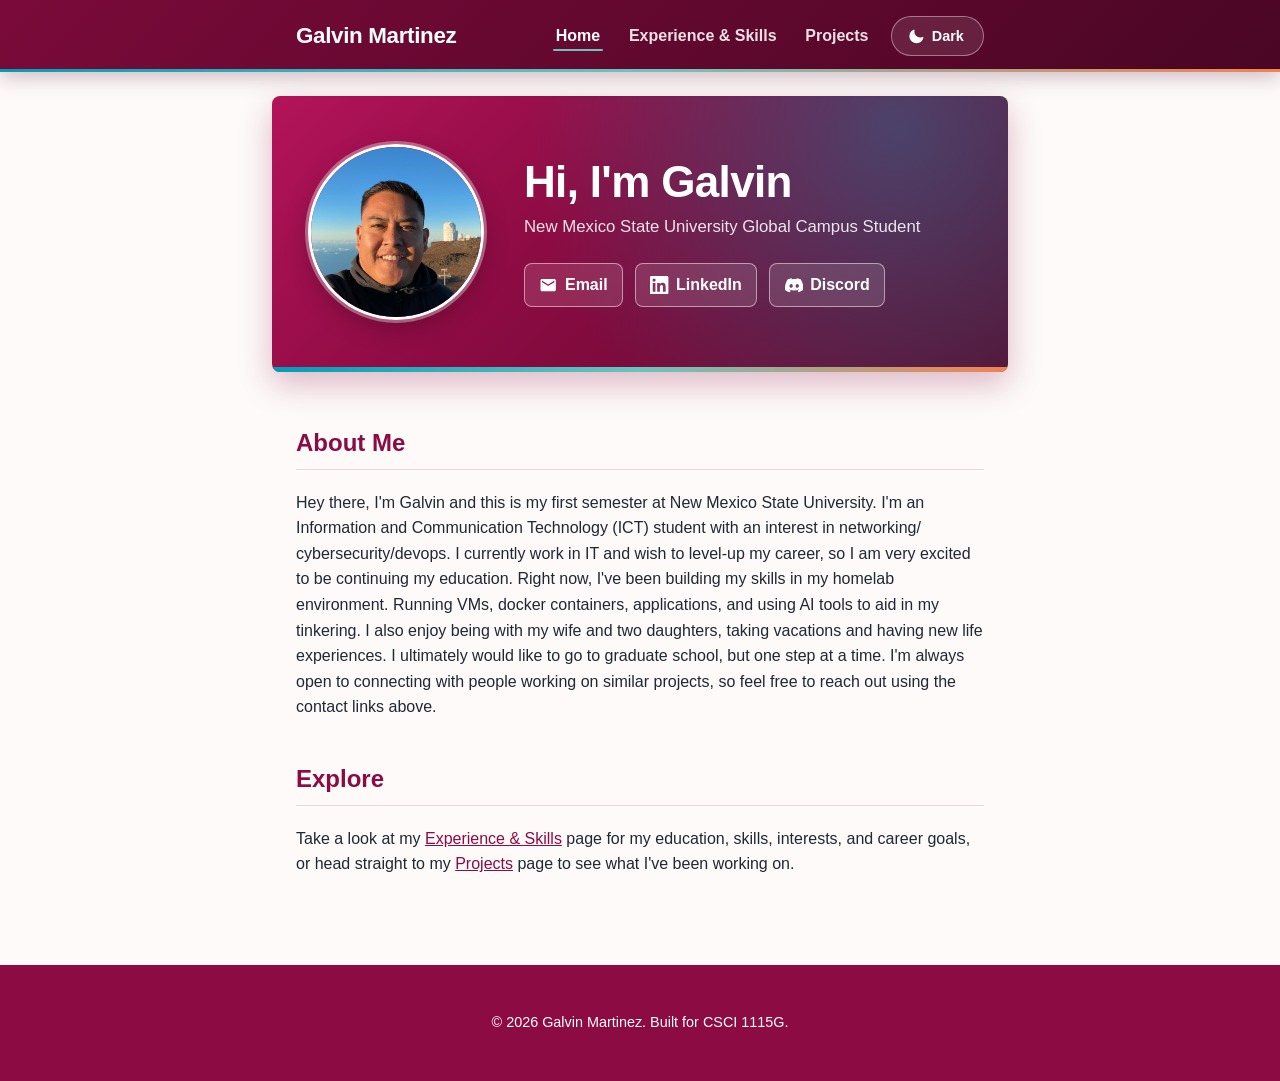
==== public/index.html @ fc94d541 "Add easter eggs" ====
<!--
                                       .:==:.        .++.
                                     =*#@@@@@#%+=::=*#@@#+
                                  =*#@@@@@#@@@@@@@@@@@@@@@%:
                                .*#@@@@@@@#*%@@@@@@@@@@*#@@@+
                              .*@@@@@@@@@@@+=#@@@@@@@@@*+#@@@*
                            .*@@@@@@@@@@@#*=%@@@@@@@@@@@%+%@@@#.
                           +#@@@@@@@@##%**%@@@@@@@@@@@@@@#**#@@#:
                          %@@@@###%%%%%##@@@@@@@@@@@@@@@@@@@##@@#
                         *@@@@@@###@@@@@@@@@@@@@@@@@@@@@@@@@@@@@@+          :+%%#%:
      :+*%##%*+:.       =@@@@@@@@@@@@@@@@@@@@@@@@@@@@@@@@@@@@@@@@#.     .=*#@@@@@@+
    .%@@#%%%%#@@@#*=.  .@@@@@@@@@@@@@@@@@@@@@@@@@@@@@@@@@@@@@@@@@@* .:+%@@@@%%#@@#.
    +@@#%##%%**+*%#@@#*#@@@@@@@@@@@@@@@@@@@@@@@@@@@@@@@@@@@@@####@@#@@@@@%**%@@@%.
    =@@@@@@@@@@##%***%#@@@##%%%***********************+++++====:+@@@##%*+*#@@@@+
     *@@@@@@@@@@@@@@#%%%%#@@@@@####%%%%******+++++++++++****%%%%%%**+*%#@@@@@*.
      +@@@@@@@@@@@@@@@@@#%%%%###@@@@@@@@@@@@@@@@@@@@@@@####%%***%%##@@@@@@@*:
       :%@@@@@@@@@@@@@###%**=%+##=+*%%####@@@@@@@@@@@@###########@@@@@@@#+.
         :*#@@@@@@@@@@*=+#@@#@@@:   .%@@##%%*****%%%%%%%*****%###@@@@#*:
           .=%#@@@@@@#:. .%@@@@%     ===+#@@##*=:::::::=++*#@@#+*@@%:
              .:+%#@@@=.  .#@@@+        :+@@@@#%+..:::=#*+%#@@*=*@@=
                   .:*#= ..:@@@+          .=:.        .+#+:===::%@@:
                      *#.:. .=%=             ..   +=   :+#*=::=:%@@.
                       #*                  ::.  +*==.  .=+%#=:==#@#.
                       +@%+*:            ::.   =@=..   .:=%@+::=@@%
                       =@%..           .:...=++***+%%****%**%%+*@@*
                      .*@%.=           ..=*****%*#*##@@@+**#@@@@@@=
==++***############%%%#@@%.%        .:=*%%###@@@@@@@@@@@#@@@@@@@@@%.
@@@@@@###@@@@##@@@@@@@@@@#.%=   .+*##@@@@@@@@#%%****++*%%%##@@@@@@@#+.
=:...   .#@@#%%%%%%%#@@%@@++#:     ..:====+%##%*+:.....:::==++%@@@@@@@%=.
         %@@#%%%%%%%#@@:*@@+=%%=            ......:::::===::::*@@@@@@@@#%*+=:.
         #@@#%%%%%%%#@@= *@@*.:%#*=.           ..     .======:#@@#%####@@@@@@@#%=.
        :@@@#%%%%%%%%@@%  =#@#= .=%#%+:               :=:::::+@@#%%%%%%%%#@@@@@@@@#*+:
        =@@@%%%%%%%%%@@@..: +#@#+. .=%##%+=:.       .:======+#@@#%%%%%%%#@@@*..=+%#@@@#*:
        *@@#%%%%%%%%%#@@+ +*:.=%@@%+.  .+%##################@@@#%%%%%%%#@@#:       :+%@@@#
        #@@#%%%%%%%%%%@@#  :*%+::+%@@#%+:...::+********%@@@@@%%%%%%%%%#@@#.           .+@@
       :@@@#%%%%%%%%%%#@@:   .=%%*=.=*%#@@##%*********%#@@@@#%%%%%%%%#@@@:              =%
       +@@@%%%%%%%%%%%#@@+      .+@%.   .:=+*##########%#@@#%%%%%%%%%@@@*               .=
       %@@#%%%%%%%%%%%%@@#        =@%       .=========:+#@@%%%%%%%%%#@@@.                =
                             Howdy. You found Pistol Pete. Go Aggies!
-->
<!DOCTYPE html>
<html lang="en">
<head>
  <meta charset="UTF-8" >
  <meta name="viewport" content="width=device-width, initial-scale=1.0" >
  <title>Galvin Martinez — Portfolio</title>
  <meta name="description" content="Professional portfolio of Galvin Martinez, a Information & Communication Tecnology (ICT) student at NMSU." >
  <link rel="icon" href="assets/favicon/favicon.ico" sizes="any" >
  <link rel="icon" type="image/png" sizes="32x32" href="assets/favicon/favicon-32x32.png" >
  <link rel="icon" type="image/png" sizes="16x16" href="assets/favicon/favicon-16x16.png" >
  <link rel="apple-touch-icon" href="assets/favicon/apple-touch-icon.png" >
  <link rel="manifest" href="assets/favicon/site.webmanifest" >
  <meta name="theme-color" content="#8c0b42" >
  <link rel="stylesheet" href="assets/style.css" >
  <script>
    /* Theme control, deliberately inline rather than an external file.

       Default is the OS preference, handled entirely in CSS via
       @media (prefers-color-scheme: dark). This script does two things:
       applies a saved override before first paint (no flash of the wrong
       theme), and wires up the toggle button.

       It lives in the page instead of assets/theme.js so the toggle cannot
       be broken by the script failing to load, being cached stale under the
       /assets/ Cache-Control rule, or being missed by a deploy. */
    (function () {
      var root = document.documentElement;
      var KEY = 'theme';

      /* localStorage throws in some privacy modes, so every access is guarded. */
      function stored() {
        try { return localStorage.getItem(KEY); } catch (e) { return null; }
      }

      var saved = stored();
      if (saved === 'light' || saved === 'dark') {
        root.setAttribute('data-theme', saved);
      }

      /* What the visitor is actually looking at right now. */
      function current() {
        var explicit = root.getAttribute('data-theme');
        if (explicit === 'dark' || explicit === 'light') { return explicit; }
        return window.matchMedia('(prefers-color-scheme: dark)').matches ? 'dark' : 'light';
      }

      function wire() {
        var button = document.querySelector('.theme-toggle');
        if (!button) { return; }

        /* Only reveal the control once we know JS can drive it. */
        button.hidden = false;

        function describe() {
          var text = 'Switch to ' + (current() === 'dark' ? 'light' : 'dark') + ' theme';
          button.setAttribute('aria-label', text);
          button.setAttribute('title', text);
        }
        describe();

        button.addEventListener('click', function () {
          var next = current() === 'dark' ? 'light' : 'dark';
          root.setAttribute('data-theme', next);
          try { localStorage.setItem(KEY, next); } catch (e) {}
          describe();
        });
      }

      if (document.readyState === 'loading') {
        document.addEventListener('DOMContentLoaded', wire);
      } else {
        wire();
      }
    })();
  </script>
</head>
<body>
  <a class="skip-link" href="#main-content">Skip to main content</a>

  <header class="site-header">
    <div class="header-inner">
      <a class="site-title" href="index.html">Galvin Martinez</a>
      <div class="header-actions">
        <nav class="main-nav" aria-label="Primary">
          <ul>
            <li><a href="index.html" aria-current="page">Home</a></li>
            <li><a href="experience.html">Experience &amp; Skills</a></li>
            <li><a href="projects.html">Projects</a></li>
          </ul>
        </nav>
        <button class="theme-toggle" type="button" hidden aria-label="Switch theme">
          <span class="theme-option theme-option--dark">
            <svg aria-hidden="true" viewBox="0 0 24 24"><path d="M21.64 13a1 1 0 0 0-1.05-.14 8.05 8.05 0 0 1-3.37.73 8.15 8.15 0 0 1-8.14-8.1 8.59 8.59 0 0 1 .25-2A1 1 0 0 0 8 2.36a10.14 10.14 0 1 0 14 11.69 1 1 0 0 0-.36-1.05z"/></svg>Dark
          </span>
          <span class="theme-option theme-option--light">
            <svg aria-hidden="true" viewBox="0 0 24 24"><path d="M12 17a5 5 0 1 1 0-10 5 5 0 0 1 0 10zm0-13a1 1 0 0 1-1-1V1a1 1 0 0 1 2 0v2a1 1 0 0 1-1 1zm0 20a1 1 0 0 1-1-1v-2a1 1 0 0 1 2 0v2a1 1 0 0 1-1 1zM4.22 5.64a1 1 0 0 1-.71-.29L2.09 3.93a1 1 0 0 1 1.42-1.42l1.41 1.42a1 1 0 0 1 0 1.41 1 1 0 0 1-.7.3zm15.56 15.56a1 1 0 0 1-.71-.29l-1.41-1.42a1 1 0 0 1 1.41-1.41l1.42 1.41a1 1 0 0 1 0 1.42 1 1 0 0 1-.71.29zM3 13H1a1 1 0 0 1 0-2h2a1 1 0 0 1 0 2zm20 0h-2a1 1 0 0 1 0-2h2a1 1 0 0 1 0 2zM2.81 21.2a1 1 0 0 1-.71-1.71l1.42-1.41a1 1 0 0 1 1.41 1.41L3.51 20.9a1 1 0 0 1-.7.3zm18.38-15.56a1 1 0 0 1-.71-1.71l1.42-1.42a1 1 0 1 1 1.41 1.42l-1.41 1.42a1 1 0 0 1-.71.29z"/></svg>Light
          </span>
        </button>
      </div>
    </div>
  </header>

  <section class="hero-banner">
    <div class="hero-banner-inner">
      <img class="avatar" src="assets/avatar.jpg"
           alt="Pic of me" >
      <div class="hero-text">
        <h1>Hi, I'm Galvin</h1>
        <p class="tagline">New Mexico State University Global Campus Student</p>
        <nav class="contact-nav" aria-label="Contact and profile links">
          <ul class="contact-list">
          <li>
            <a href="mailto:galmartinez@nmsu.edu">
              <svg class="icon" aria-hidden="true" viewBox="0 0 24 24"><path d="M20 4H4c-1.1 0-1.99.9-1.99 2L2 18c0 1.1.9 2 2 2h16c1.1 0 2-.9 2-2V6c0-1.1-.9-2-2-2zm0 4l-8 5-8-5V6l8 5 8-5v2z"/></svg>
              Email
            </a>
          </li>
          <li>
            <a href="https://www.linkedin.com/in/galvin-martinez-859045140/" target="_blank" rel="noopener">
              <svg class="icon" aria-hidden="true" viewBox="0 0 24 24"><path d="M20.447 20.452h-3.554v-5.569c0-1.328-.027-3.037-1.852-3.037-1.853 0-2.136 1.445-2.136 2.939v5.667H9.351V9h3.414v1.561h.046c.477-.9 1.637-1.85 3.37-1.85 3.601 0 4.267 2.37 4.267 5.455v6.286zM5.337 7.433a2.062 2.062 0 0 1-2.063-2.065 2.064 2.064 0 1 1 2.063 2.065zm1.782 13.019H3.555V9h3.564v11.452zM22.225 0H1.771C.792 0 0 .774 0 1.729v20.542C0 23.227.792 24 1.771 24h20.451C23.2 24 24 23.227 24 22.271V1.729C24 .774 23.2 0 22.222 0h.003z"/></svg>
              LinkedIn
            </a>
          </li>
          <li>
            <a href="https://discord.com/users/756752287921340499" target="_blank" rel="noopener">
              <svg class="icon" aria-hidden="true" viewBox="0 0 24 24"><path d="M20.317 4.3698a19.7913 19.7913 0 0 0-4.8851-1.5152.0741.0741 0 0 0-.0785.0371c-.211.3753-.4447.8648-.6083 1.2495-1.8447-.2762-3.68-.2762-5.4868 0-.1636-.3933-.4058-.8742-.6177-1.2495a.077.077 0 0 0-.0785-.037 19.7363 19.7363 0 0 0-4.8852 1.515.0699.0699 0 0 0-.0321.0277C.5334 9.0458-.319 13.5799.0992 18.0578a.0824.0824 0 0 0 .0312.0561c2.0528 1.5076 4.0413 2.4228 5.9929 3.0294a.0777.0777 0 0 0 .0842-.0276c.4616-.6304.8731-1.2952 1.226-1.9942a.076.076 0 0 0-.0416-.1057c-.6528-.2476-1.2743-.5495-1.8722-.8923a.077.077 0 0 1-.0076-.1277c.1258-.0943.2517-.1923.3718-.2914a.0743.0743 0 0 1 .0776-.0105c3.9278 1.7933 8.18 1.7933 12.0614 0a.0739.0739 0 0 1 .0785.0095c.1202.099.246.198.3728.2924a.077.077 0 0 1-.0066.1276 12.2986 12.2986 0 0 1-1.873.8914.0766.0766 0 0 0-.0407.1067c.3604.698.7719 1.3628 1.225 1.9932a.076.076 0 0 0 .0842.0286c1.961-.6067 3.9495-1.5219 6.0023-3.0294a.077.077 0 0 0 .0313-.0552c.5004-5.177-.8382-9.6739-3.5485-13.6604a.061.061 0 0 0-.0312-.0286zM8.02 15.3312c-1.1825 0-2.1569-1.0857-2.1569-2.419 0-1.3332.9555-2.4189 2.157-2.4189 1.2108 0 2.1757 1.0952 2.1568 2.419 0 1.3332-.9555 2.4189-2.1569 2.4189zm7.9748 0c-1.1825 0-2.1569-1.0857-2.1569-2.419 0-1.3332.9554-2.4189 2.1569-2.4189 1.2108 0 2.1757 1.0952 2.1568 2.419 0 1.3332-.946 2.4189-2.1568 2.4189z"/></svg>
              Discord
            </a>
          </li>
          </ul>
        </nav>
      </div>
    </div>
  </section>

  <main id="main-content">

    <section aria-labelledby="about-heading">
      <h2 id="about-heading">About Me</h2>
      <p>
        Hey there, I'm Galvin and this is my first semester at New Mexico State University.
        I'm an Information and Communication Technology (ICT) student with an interest in networking/
        cybersecurity/devops. I currently work in IT and wish to level-up my career, so I am very excited
        to be continuing my education. Right now, I've been building my skills in my homelab environment.
        Running VMs, docker containers, applications, and using AI tools to aid in my tinkering. I also
        enjoy being with my wife and two daughters, taking vacations and having new life experiences. I
        ultimately would like to go to graduate school, but one step at a time. I'm always open to connecting
        with people working on similar projects, so feel free to reach out using the contact links above.
      </p>
    </section>

    <section aria-labelledby="explore-heading">
      <h2 id="explore-heading">Explore</h2>
      <p>
        Take a look at my <a href="experience.html">Experience &amp; Skills</a> page for my education,
        skills, interests, and career goals, or head straight to my <a href="projects.html">Projects</a>
        page to see what I've been working on.
      </p>
    </section>
  </main>

  <footer class="site-footer">
    <p>&copy; <span id="year">2026</span> Galvin Martinez. Built for CSCI 1115G.</p>
  </footer>
  <script src="assets/egg.js" defer></script>
</body>
</html>
---- public/assets/style.css ----
/* ==========================================================================
   nmsu-website — shared stylesheet
   Palette: NMSU brand colors (Core: Aggie Crimson, White Sands;
   Expanded: Azure Sky, Desert Monsoon, Sagebrush Mint, Mesilla Valley
   Sunset, Organ Mountain, Desert Sand).

   Accessibility notes:
   - Aggie Crimson on White Sands (and reversed) measures ~9.4:1 — used for
     all brand text, links, and buttons.
   - Desert Monsoon on white measures ~5.1:1 — used for muted/secondary text.
   - The Expanded Palette colors are far too light on their own for text
     (Azure Sky is only ~3.2:1, the rest lower), so they only ever appear as
     accent bars, tag borders, the hero's bottom stripe / corner glow, or
     ~14% tints behind dark text (that combination measures 12–14:1, still
     checked, never assumed).
   - The hero gradient's lightest stop (#b3145a) measures ~6.6:1 against
     white, so hero text clears AA everywhere along the sweep.
   - Focus states are never removed, only restyled.
   - Layout uses relative units so text reflows/zooms cleanly.
   ========================================================================== */

:root {
  /* NMSU Core Palette — raw brand values, identical in both themes */
  --color-crimson: #8c0b42;       /* Aggie Crimson */
  --color-crimson-dark: #6d0933;  /* darkened for hover/pressed states */
  --color-white-sands: #ffffff;

  /* NMSU Expanded Palette — decorative accents only, never small text */
  --color-azure: #009db8;         /* Azure Sky */
  --color-monsoon: #6d6e71;       /* Desert Monsoon */
  --color-mint: #6cc3bc;          /* Sagebrush Mint */
  --color-sunset: #f2824f;        /* Mesilla Valley Sunset */
  --color-organ: #b6a5ad;         /* Organ Mountain */
  --color-sand: #d7c9c4;          /* Desert Sand */

  /* ---- Theme-dependent semantic tokens (light) ---- */
  /* Tells the browser to paint scrollbars/form controls to match. */
  color-scheme: light;
  --color-bg: #fdfaf9;            /* near-white, warmed very slightly by Desert Sand */
  --color-surface: #ffffff;
  --color-text: #1f2933;
  --color-muted: var(--color-monsoon);
  --color-border: #e7dcd8;        /* pale Desert Sand, decorative dividers only */

  /* Crimson as FOREGROUND — headings, links, borders sitting on --color-bg.
     Must lighten in dark mode to stay legible. */
  --color-brand-fg: var(--color-crimson);
  --color-brand-fg-hover: var(--color-crimson-dark);

  /* ---- Theme-independent tokens ---- */
  /* Crimson as a BACKGROUND carrying white text — footer, buttons, header,
     hover fills. These must stay dark in BOTH themes or the white text on
     them breaks, so they are deliberately NOT overridden below. */
  --color-brand-strong: var(--color-crimson);
  --color-brand-strong-hover: var(--color-crimson-dark);

  --max-width: 46rem;
  --radius: 0.5rem;
}

/* Dark theme tokens. Applied when the OS asks for dark and the visitor has not
   explicitly chosen light, or when they have explicitly chosen dark. Only the
   theme-dependent tokens above are redefined. */
@media (prefers-color-scheme: dark) {
  :root:not([data-theme="light"]) {
    color-scheme: dark;
    --color-bg: #15100f;
    --color-surface: #1e1719;
    --color-text: #f3ebec;
    --color-muted: #b3a8ab;       /* 8.2:1 on --color-bg */
    --color-border: #392f32;
    --color-brand-fg: #ef7fa0;    /* Crimson lightened to 7.4:1 on --color-bg */
    --color-brand-fg-hover: #f7a3bb;
  }
}

:root[data-theme="dark"] {
  color-scheme: dark;
  --color-bg: #15100f;
  --color-surface: #1e1719;
  --color-text: #f3ebec;
  --color-muted: #b3a8ab;
  --color-border: #392f32;
  --color-brand-fg: #ef7fa0;
  --color-brand-fg-hover: #f7a3bb;
}

* {
  box-sizing: border-box;
}

html {
  font-size: 100%;
  /* Keeps skip-link / anchor targets clear of the sticky header */
  scroll-padding-top: 5.5rem;
}

body {
  margin: 0;
  background: var(--color-bg);
  color: var(--color-text);
  font-family: "Segoe UI", Roboto, Helvetica, Arial, sans-serif;
  line-height: 1.6;
}

/* Skip link: hidden until focused, for keyboard/screen-reader users.
   Fixed dark slate rather than a theme token: it lands on top of the crimson
   header, so it must not follow --color-text (which inverts in dark mode and
   would put white text on a near-white bar). */
.skip-link {
  position: absolute;
  left: -999px;
  top: auto;
  background: #1f2933;
  color: #fff;
  padding: 0.75rem 1rem;
  z-index: 100;
  border-radius: 0 0 var(--radius) 0;
}
.skip-link:focus {
  left: 0;
  top: 0;
}

/* Sticky crimson header, bookending the crimson footer. Deliberately uses the
   DEEP end of the crimson range (#7a0a39 → #4a0625) while the hero below opens
   at a bright #b3145a — that tonal gap keeps the two crimson blocks reading as
   separate elements instead of merging. White on both stops clears 10:1. */
header.site-header {
  position: sticky;
  top: 0;
  z-index: 50;
  /* Fully opaque on purpose. This was rgba(...0.96) with a backdrop-filter,
     but that let 4% of the page behind bleed through — so the whole bar sat
     10 RGB units lighter over the light background than the dark one, and
     visibly changed tone on every theme toggle. At 96% the frosted effect was
     imperceptible anyway, so opacity buys stability for nothing. */
  background: linear-gradient(135deg, #7a0a39 0%, #4a0625 100%);
  box-shadow: 0 4px 20px rgba(74, 6, 37, 0.28);
}

/* Expanded Palette stripe, the one place these light colors carry against a
   dark ground. Echoes the hero's stripe so the two frame the page together. */
header.site-header::after {
  content: "";
  position: absolute;
  left: 0;
  right: 0;
  bottom: 0;
  height: 3px;
  background: linear-gradient(90deg,
    var(--color-azure) 0%,
    var(--color-mint) 50%,
    var(--color-sunset) 100%);
}

.header-inner {
  max-width: var(--max-width);
  margin: 0 auto;
  padding: 1rem 1.5rem;
  display: flex;
  flex-wrap: wrap;
  align-items: center;
  justify-content: space-between;
  gap: 1rem;
}

.site-title {
  font-size: 1.4rem;
  font-weight: 800;
  letter-spacing: -0.015em;
  color: var(--color-white-sands);
  text-decoration: none;
}

/* Groups the nav and the theme toggle so they stay together on the right,
   rather than space-between spreading three separate children apart. */
.header-actions {
  display: flex;
  align-items: center;
  gap: 1.25rem;
  /* Must wrap: on narrow screens the nav plus the toggle exceed the viewport
     and would otherwise push the pill off-screen and force a horizontal
     scrollbar on the whole page. */
  flex-wrap: wrap;
}

nav.main-nav ul {
  list-style: none;
  display: flex;
  flex-wrap: wrap;
  gap: 0.5rem 1.5rem;
  margin: 0;
  padding: 0;
}

nav.main-nav a {
  position: relative;
  color: rgba(255, 255, 255, 0.88);
  text-decoration: none;
  font-weight: 600;
  padding: 0.4rem 0.15rem;
  transition: color 0.18s ease;
}

nav.main-nav a:hover,
nav.main-nav a:focus-visible,
nav.main-nav a[aria-current="page"] {
  color: var(--color-white-sands);
}

/* Underline wipes in from the left on hover/focus and stays put on the
   current page — replaces the old tinted box, which read as a blob. */
nav.main-nav a::after {
  content: "";
  position: absolute;
  left: 0;
  right: 0;
  bottom: 0;
  height: 2px;
  border-radius: 2px;
  background: var(--color-mint);
  transform: scaleX(0);
  transform-origin: left center;
  transition: transform 0.22s ease;
}

nav.main-nav a:hover::after,
nav.main-nav a:focus-visible::after,
nav.main-nav a[aria-current="page"]::after {
  transform: scaleX(1);
}

nav.main-nav a[aria-current="page"] {
  font-weight: 700;
}

/* ---- Theme toggle ----
   Ships with the `hidden` attribute in the markup; the inline theme script
   in each page's <head> removes it, so
   visitors without JS never see a button that cannot do anything. Dark mode
   still follows the OS for them, via the media query at the top. */
.theme-toggle {
  display: inline-grid;
  place-items: center;
  min-height: 2.5rem;
  padding: 0.45rem 1rem;
  border: 1px solid rgba(255, 255, 255, 0.4);
  border-radius: 999px;
  background: rgba(255, 255, 255, 0.1);
  color: var(--color-white-sands);
  font: inherit;
  font-size: 0.9rem;
  font-weight: 600;
  line-height: 1;
  cursor: pointer;
  flex-shrink: 0;
  transition: background-color 0.18s ease, border-color 0.18s ease;
}

/* MUST out-specify `.theme-toggle { display: inline-flex }` above. An author
   `display` declaration beats the browser's `[hidden] { display: none }`, so
   without this the button stays visible even when the theme script hasn't
   run — a
   dead control for anyone whose JS fails. */
.theme-toggle[hidden] {
  display: none;
}

.theme-toggle:hover {
  background: rgba(255, 255, 255, 0.22);
  border-color: rgba(255, 255, 255, 0.7);
}

.theme-toggle svg {
  width: 1.05rem;
  height: 1.05rem;
  fill: currentColor;
}

/* Each option pairs an icon with its word. Only the theme you'd switch TO is
   shown. Mirrors the token cascade so it stays right under system dark,
   explicit dark, and explicit-light-while-the-system-is-dark. */
/* Both options sit in the SAME grid cell, so the button is always as wide as
   the widest label ("Light") regardless of which is showing. Toggling then
   swaps visibility rather than layout — without this the pill grew ~3px on
   switch and shoved the nav sideways, since .header-inner is space-between.
   visibility (not opacity) also keeps the hidden label out of the a11y tree. */
.theme-option {
  grid-area: 1 / 1;
  display: inline-flex;
  align-items: center;
  /* Stretch to the full cell and pack contents from the left. Centering each
     option independently made the wider one ("Light") start ~1.6px further
     left, so the ICON visibly slid on every toggle even though the button
     itself no longer resized. Left-packing pins the icon and the label's
     start to the same x in both states. */
  width: 100%;
  justify-content: flex-start;
  gap: 0.45rem;
}

.theme-option--light {
  visibility: hidden;
}

@media (prefers-color-scheme: dark) {
  :root:not([data-theme="light"]) .theme-option--light {
    visibility: visible;
  }
  :root:not([data-theme="light"]) .theme-option--dark {
    visibility: hidden;
  }
}

:root[data-theme="dark"] .theme-option--light {
  visibility: visible;
}

:root[data-theme="dark"] .theme-option--dark {
  visibility: hidden;
}

a:focus-visible,
button:focus-visible {
  outline: 3px solid var(--color-brand-fg);
  outline-offset: 2px;
}

/* The crimson default outline would disappear against the crimson header and
   footer; Sagebrush Mint reads clearly on both. */
header.site-header a:focus-visible,
footer.site-footer a:focus-visible,
.hero-banner a:focus-visible {
  outline-color: var(--color-mint);
}

main {
  max-width: var(--max-width);
  margin: 0 auto;
  padding: 2rem 1.5rem 3rem;
}

/* Body-copy links. Without this they inherit the browser's default blue,
   which is off-brand on light and barely legible on the dark theme. The
   button / contact-chip / file-link rules below are more specific and keep
   their own colors. */
main a {
  color: var(--color-brand-fg);
}

main a:hover,
main a:focus-visible {
  color: var(--color-brand-fg-hover);
}

/* Hero banner: a bright-to-deep crimson sweep (not the near-flat maroon it
   started as) lifted by an Azure Sky glow in one corner and closed with an
   Expanded Palette accent stripe. Lightest gradient stop (#b3145a) against
   white text measures ~6.6:1, so the heading, tagline, and button all clear
   AA at every point along the sweep. */
.hero-banner {
  position: relative;
  overflow: hidden;
  background:
    radial-gradient(circle at 85% 12%, rgba(0, 157, 184, 0.38) 0%, rgba(0, 157, 184, 0) 55%),
    linear-gradient(135deg, #b3145a 0%, var(--color-crimson) 42%, #5c0a2e 100%);
  width: 100%;
  max-width: var(--max-width);
  margin-top: 1.5rem;
  margin-left: auto;
  margin-right: auto;
  /* This is a <section>, so it otherwise inherits section's 2.5rem bottom
     margin, which stacked with main's padding for a ~92px gap under the hero. */
  margin-bottom: 0;
  /* Horizontal padding matches main's 1.5rem so the avatar and heading line
     up exactly with the body copy below the banner. */
  padding: 3rem 1.5rem 3.25rem;
  border-radius: var(--radius);
  box-shadow: 0 12px 32px rgba(140, 11, 66, 0.28);
}

/* Accent stripe along the bottom edge, Expanded Palette as decoration only */
.hero-banner::after {
  content: "";
  position: absolute;
  left: 0;
  right: 0;
  bottom: 0;
  height: 5px;
  background: linear-gradient(90deg,
    var(--color-azure) 0%,
    var(--color-mint) 50%,
    var(--color-sunset) 100%);
}

.hero-banner-inner {
  display: flex;
  flex-wrap: wrap;
  gap: 1.75rem;
  align-items: center;
}

.avatar {
  width: 11rem;
  height: 11rem;
  /* Breathing room either side: adds to the hero's 1.5rem padding on the left
     (2.25rem total) and to the 1.75rem flex gap on the right (2.5rem total).
     Symmetric so the avatar stays centred when the hero stacks on mobile. */
  margin-left: 0.75rem;
  margin-right: 0.75rem;
  border-radius: 50%;
  border: 3px solid var(--color-white-sands);
  box-shadow: 0 0 0 3px rgba(255, 255, 255, 0.35), 0 8px 24px rgba(0, 0, 0, 0.25);
  flex-shrink: 0;
  animation: fade-in-up 0.6s ease-out both;
}

.hero-text {
  min-width: 0;
  animation: fade-in-up 0.6s ease-out 0.15s both;
}

.hero-text h1 {
  margin: 0 0 0.4rem;
  color: var(--color-white-sands);
  font-size: clamp(2rem, 5vw, 2.75rem);
  line-height: 1.15;
  letter-spacing: -0.015em;
}

.hero-banner .tagline {
  color: rgba(255, 255, 255, 0.88);
  margin: 0 0 1.35rem;
  font-size: 1.05rem;
}

.hero-banner .button-light {
  background: var(--color-white-sands);
  color: var(--color-brand-strong);
}

.hero-banner .button-light:hover,
.hero-banner .button-light:focus {
  background: var(--color-sand);
  color: var(--color-brand-strong);
}

@keyframes fade-in-up {
  from {
    opacity: 0;
    transform: translateY(0.75rem);
  }
  to {
    opacity: 1;
    transform: translateY(0);
  }
}

@media (prefers-reduced-motion: reduce) {
  .avatar,
  .hero-text {
    animation: none;
  }
  nav.main-nav a,
  nav.main-nav a::after,
  .contact-list a {
    transition: none;
  }
}

.contact-list {
  list-style: none;
  display: flex;
  flex-wrap: wrap;
  gap: 0.75rem;
  padding: 0;
  /* No top margin: main's 2rem top padding already spaces this off the hero */
  margin: 0 0 2.5rem;
}

.contact-list a {
  display: inline-flex;
  align-items: center;
  gap: 0.45rem;
  padding: 0.5rem 0.9rem;
  border: 1px solid var(--color-brand-fg);
  border-radius: var(--radius);
  color: var(--color-brand-fg);
  text-decoration: none;
  font-weight: 600;
  transition: background-color 0.15s ease, border-color 0.15s ease, color 0.15s ease;
}

.contact-list a:hover,
.contact-list a:focus {
  background: var(--color-brand-strong);
  color: #fff;
}

.contact-list .icon {
  width: 1.15rem;
  height: 1.15rem;
  flex-shrink: 0;
  fill: currentColor;
}

/* Contact chips inside the crimson hero. They borrow the header toggle's
   frosted treatment — translucent white fill + brighter border — but keep the
   site's rectangular --radius rather than the toggle's pill shape. A border
   alone (no fill) read as far too faint against the gradient; the fill is what
   makes the control legible as a shape.

   Alphas are capped for contrast, checked against the gradient's LIGHTEST stop
   (#b3145a, the worst case): white text over the 0.12 fill is ~5.6:1 and over
   the 0.20 hover fill ~4.8:1, both clearing AA. Going brighter looks punchier
   but drops the text under 4.5:1. */
.hero-banner .contact-list {
  margin: 0;
}

.hero-banner .contact-list a {
  background: rgba(255, 255, 255, 0.12);
  border-color: rgba(255, 255, 255, 0.5);
  color: var(--color-white-sands);
}

.hero-banner .contact-list a:hover,
.hero-banner .contact-list a:focus {
  background: rgba(255, 255, 255, 0.2);
  border-color: rgba(255, 255, 255, 0.8);
  color: var(--color-white-sands);
}

section {
  margin-bottom: 2.5rem;
}

section h2 {
  color: var(--color-brand-fg);
  border-bottom: 1px solid var(--color-border);
  padding-bottom: 0.4rem;
}

.placeholder {
  background: rgba(242, 130, 79, 0.12);   /* Mesilla Valley Sunset, 12% tint */
  border: 1px dashed var(--color-sunset);
  border-radius: var(--radius);
  padding: 0.15rem 0.4rem;
}

/* Skill/interest tag chips — Expanded Palette used as a light tint behind
   dark text (12–14:1 contrast, see notes at top), cycled by nth-child so
   adjacent tags don't repeat the same color. */
.tag-list {
  list-style: none;
  display: flex;
  flex-wrap: wrap;
  gap: 0.6rem;
  padding: 0;
  margin: 0.5rem 0 0;
}

.tag-list li {
  padding: 0.4rem 0.85rem;
  border-radius: 999px;
  font-weight: 600;
  font-size: 0.95rem;
  border-left: 4px solid transparent;
}

.tag-list li:nth-child(4n+1) {
  background: rgba(0, 157, 184, 0.14);
  border-left-color: var(--color-azure);
}
.tag-list li:nth-child(4n+2) {
  background: rgba(108, 195, 188, 0.18);
  border-left-color: var(--color-mint);
}
.tag-list li:nth-child(4n+3) {
  background: rgba(242, 130, 79, 0.14);
  border-left-color: var(--color-sunset);
}
.tag-list li:nth-child(4n+4) {
  background: rgba(182, 165, 173, 0.22);
  border-left-color: var(--color-organ);
}

.card {
  background: var(--color-surface);
  border: 1px solid var(--color-border);
  border-top: 4px solid var(--color-azure);
  border-radius: var(--radius);
  padding: 1.25rem 1.5rem;
  margin-bottom: 1.5rem;
}

.card.accent-mint {
  border-top-color: var(--color-mint);
}

.card.accent-sunset {
  border-top-color: var(--color-sunset);
}

.card h2 {
  color: var(--color-brand-fg);
}

.card img {
  max-width: 100%;
  border-radius: var(--radius);
  margin: 0.75rem 0;
  height: auto;
}

.card .file-link {
  display: inline-block;
  margin-top: 0.5rem;
  font-weight: 600;
  color: var(--color-brand-fg);
}

.button {
  display: inline-block;
  background: var(--color-brand-strong);
  color: #fff;
  text-decoration: none;
  padding: 0.6rem 1.1rem;
  border-radius: var(--radius);
  font-weight: 600;
  border: none;
  cursor: pointer;
}

.button:hover,
.button:focus {
  background: var(--color-brand-strong-hover);
}

footer.site-footer {
  background: var(--color-brand-strong);
  text-align: center;
  color: var(--color-white-sands);
  padding: 2rem 1.5rem;
  font-size: 0.9rem;
}

footer.site-footer a {
  color: var(--color-white-sands);
  text-decoration: underline;
}

/* ---- 404 page ---- */
.error-page {
  text-align: center;
  padding: 2rem 1rem 1rem;
}

.error-code {
  font-size: clamp(4rem, 18vw, 7rem);
  font-weight: 800;
  color: var(--color-brand-fg);
  line-height: 1;
  margin: 0;
}

.error-illustration {
  width: 100%;
  max-width: 22rem;
  height: auto;
  margin: 1.5rem auto;
  display: block;
}

.error-message {
  max-width: 32rem;
  margin: 0 auto 1.75rem;
  color: var(--color-muted);
}

@media (max-width: 30rem) {
  .hero-banner-inner {
    flex-direction: column;
    text-align: center;
  }
  .contact-list {
    justify-content: center;
  }
  .tag-list {
    justify-content: center;
  }
}
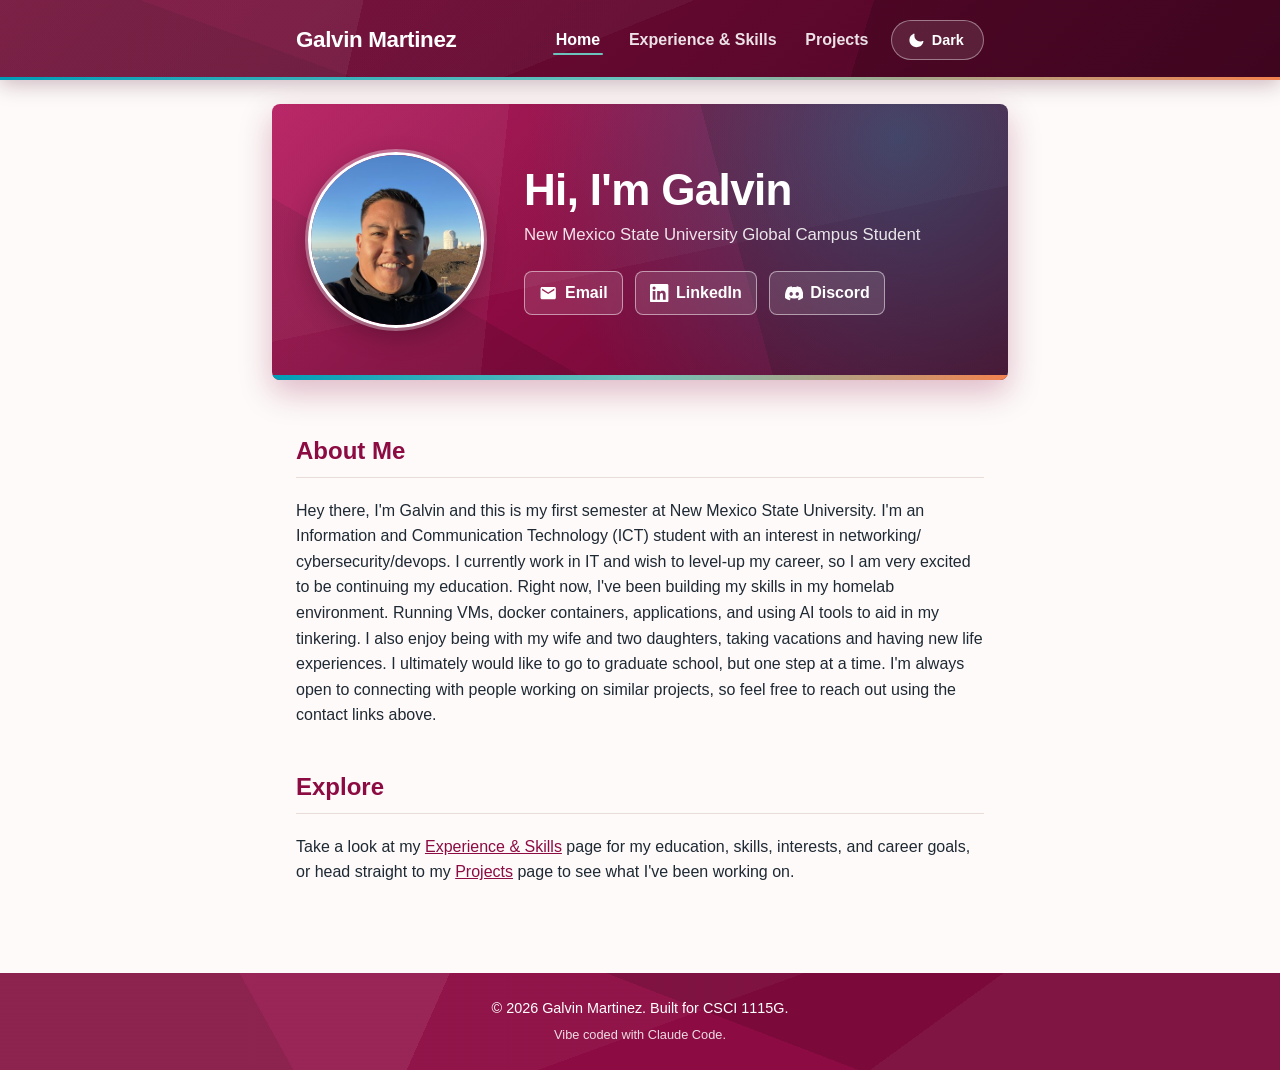
==== commit c644a9bf: "Added vibe coding words to footer" ====
--- a/public/index.html
+++ b/public/index.html
@@ -36,7 +36,9 @@
        :@@@#%%%%%%%%%%#@@:   .=%%*=.=*%#@@##%*********%#@@@@#%%%%%%%%#@@@:              =%
        +@@@%%%%%%%%%%%#@@+      .+@%.   .:=+*##########%#@@#%%%%%%%%%@@@*               .=
        %@@#%%%%%%%%%%%%@@#        =@%       .=========:+#@@%%%%%%%%%#@@@.                =
-                             Howdy. You found Pistol Pete. Go Aggies!
+                          
+                                Howdy. You found Pistol Pete. 
+                                         Go Aggies!
 -->
 <!DOCTYPE html>
 <html lang="en">
@@ -201,6 +203,7 @@
 
   <footer class="site-footer">
     <p>&copy; <span id="year">2026</span> Galvin Martinez. Built for CSCI 1115G.</p>
+    <p class="footer-note">Vibe coded with Claude Code.</p>
   </footer>
   <script src="assets/egg.js" defer></script>
 </body>
--- a/public/assets/style.css
+++ b/public/assets/style.css
@@ -135,7 +135,16 @@
      10 RGB units lighter over the light background than the dark one, and
      visibly changed tone on every theme toggle. At 96% the frosted effect was
      imperceptible anyway, so opacity buys stability for nothing. */
-  background: linear-gradient(135deg, #7a0a39 0%, #4a0625 100%);
+  /* Faceted like the footer, but as stacked background layers rather than a
+     pseudo-element: ::after already carries the accent stripe, and layering
+     needs no z-index juggling. Angles differ from the footer's on purpose so
+     the two don't read as the same stamp repeated. */
+  background:
+    linear-gradient(103deg, rgba(255, 255, 255, 0.06) 0 28%, transparent 28%),
+    linear-gradient(287deg, rgba(0, 0, 0, 0.16) 0 33%, transparent 33%),
+    linear-gradient(158deg, rgba(255, 255, 255, 0.04) 0 47%, transparent 47%),
+    linear-gradient(20deg, rgba(0, 0, 0, 0.10) 0 24%, transparent 24%),
+    linear-gradient(135deg, #7a0a39 0%, #4a0625 100%);
   box-shadow: 0 4px 20px rgba(74, 6, 37, 0.28);
 }
 
@@ -157,7 +166,10 @@
 .header-inner {
   max-width: var(--max-width);
   margin: 0 auto;
-  padding: 1rem 1.5rem;
+  /* 1.25rem, not 1rem: balances the header against the footer. Kept modest
+     because the header is sticky, so every extra pixel costs viewport on
+     every scroll. Stays under the 5.5rem scroll-padding-top set on html. */
+  padding: 1.25rem 1.5rem;
   display: flex;
   flex-wrap: wrap;
   align-items: center;
@@ -364,6 +376,10 @@
   overflow: hidden;
   background:
     radial-gradient(circle at 85% 12%, rgba(0, 157, 184, 0.38) 0%, rgba(0, 157, 184, 0) 55%),
+    linear-gradient(96deg, rgba(255, 255, 255, 0.05) 0 31%, transparent 31%),
+    linear-gradient(255deg, rgba(0, 0, 0, 0.14) 0 38%, transparent 38%),
+    linear-gradient(168deg, rgba(255, 255, 255, 0.035) 0 55%, transparent 55%),
+    linear-gradient(30deg, rgba(0, 0, 0, 0.10) 0 26%, transparent 26%),
     linear-gradient(135deg, #b3145a 0%, var(--color-crimson) 42%, #5c0a2e 100%);
   width: 100%;
   max-width: var(--max-width);
@@ -638,12 +654,50 @@
   background: var(--color-brand-strong-hover);
 }
 
+/* Faceted footer. Low-poly look built from layered linear-gradients with hard
+   colour stops rather than a data: URI image — the CSP's img-src 'self' would
+   block a data: background outright. Alphas are kept low so white text stays
+   above 7:1 even where two light facets overlap. */
 footer.site-footer {
-  background: var(--color-brand-strong);
+  position: relative;
+  overflow: hidden;
+  background-color: var(--color-brand-strong);
   text-align: center;
   color: var(--color-white-sands);
-  padding: 2rem 1.5rem;
+  /* 1.5rem not 2rem: the footer carries two lines now, and this keeps its
+     height near the 80px header rather than drifting back out of balance. */
+  padding: 1.5rem 1.5rem;
   font-size: 0.9rem;
+}
+
+footer.site-footer::before {
+  content: "";
+  position: absolute;
+  inset: 0;
+  pointer-events: none;
+  background:
+    linear-gradient(114deg, rgba(255, 255, 255, 0.07) 0 34%, transparent 34%),
+    linear-gradient(201deg, rgba(0, 0, 0, 0.12) 0 44%, transparent 44%),
+    linear-gradient(324deg, rgba(255, 255, 255, 0.05) 0 29%, transparent 29%),
+    linear-gradient(61deg, rgba(0, 0, 0, 0.09) 0 22%, transparent 22%),
+    linear-gradient(160deg, rgba(255, 255, 255, 0.04) 0 52%, transparent 52%);
+}
+
+/* Keep the footer content above the facet layer. The margin reset matters:
+   the <p> ships with a default 1em margin that stacked on the footer's own
+   padding, making it ~44px taller than the header for no visible reason. */
+footer.site-footer > * {
+  position: relative;
+  z-index: 1;
+  margin: 0;
+}
+
+/* Secondary credit line. Alpha kept at 0.85 rather than lower: at 0.8rem this
+   is small text, so it needs 4.5:1 against the lightest footer facet. */
+footer.site-footer .footer-note {
+  margin-top: 0.35rem;
+  font-size: 0.8rem;
+  color: rgba(255, 255, 255, 0.85);
 }
 
 footer.site-footer a {
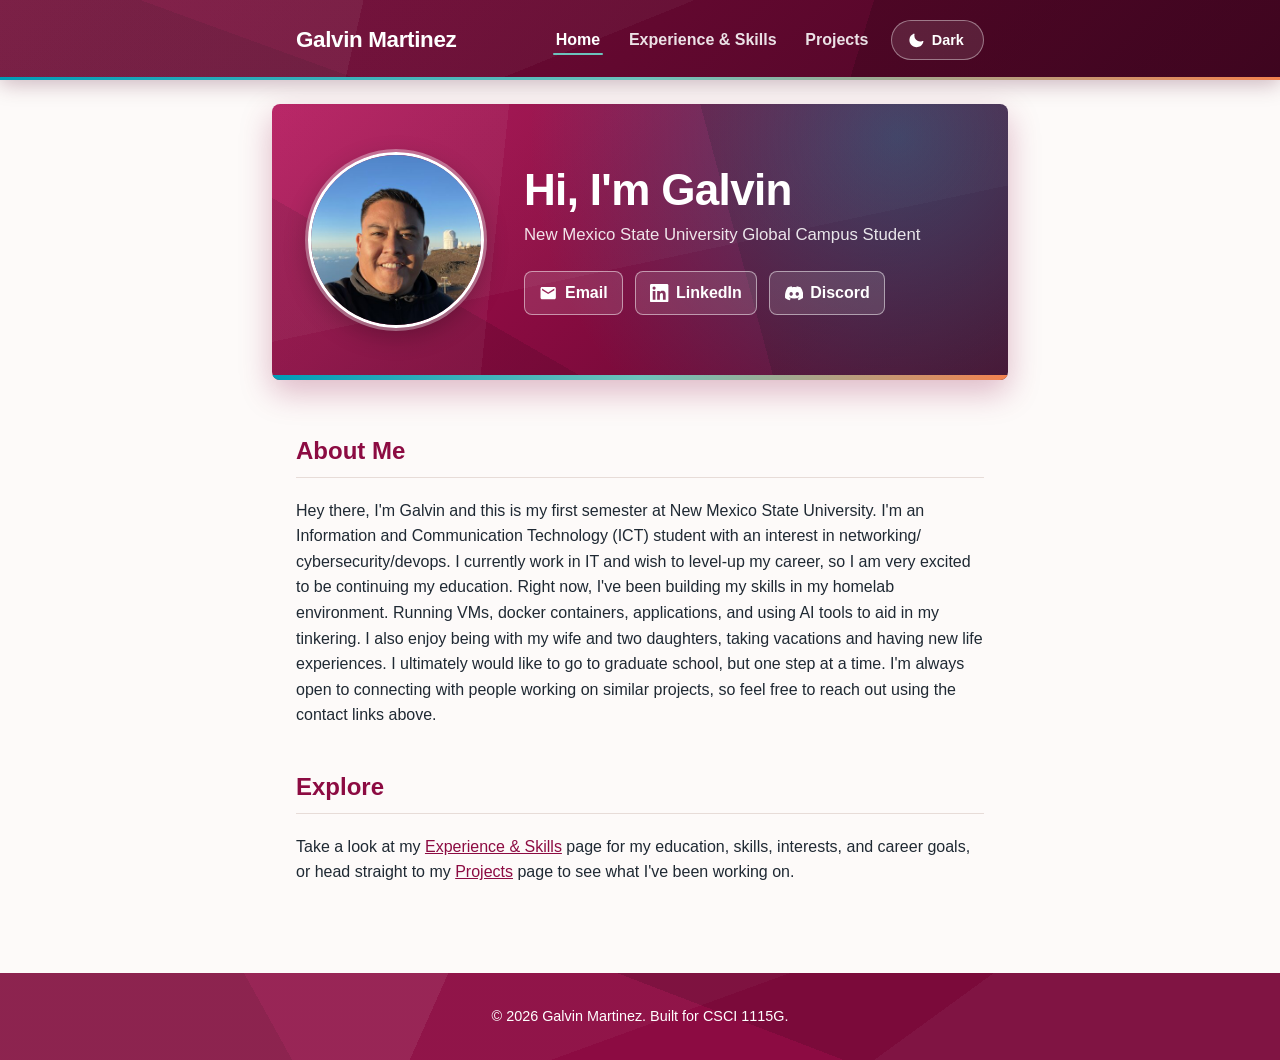
==== commit e3343720: "Remove foot line about being coded with Claude Code" ====
--- a/public/index.html
+++ b/public/index.html
@@ -1,45 +1,3 @@
-<!--
-                                       .:==:.        .++.
-                                     =*#@@@@@#%+=::=*#@@#+
-                                  =*#@@@@@#@@@@@@@@@@@@@@@%:
-                                .*#@@@@@@@#*%@@@@@@@@@@*#@@@+
-                              .*@@@@@@@@@@@+=#@@@@@@@@@*+#@@@*
-                            .*@@@@@@@@@@@#*=%@@@@@@@@@@@%+%@@@#.
-                           +#@@@@@@@@##%**%@@@@@@@@@@@@@@#**#@@#:
-                          %@@@@###%%%%%##@@@@@@@@@@@@@@@@@@@##@@#
-                         *@@@@@@###@@@@@@@@@@@@@@@@@@@@@@@@@@@@@@+          :+%%#%:
-      :+*%##%*+:.       =@@@@@@@@@@@@@@@@@@@@@@@@@@@@@@@@@@@@@@@@#.     .=*#@@@@@@+
-    .%@@#%%%%#@@@#*=.  .@@@@@@@@@@@@@@@@@@@@@@@@@@@@@@@@@@@@@@@@@@* .:+%@@@@%%#@@#.
-    +@@#%##%%**+*%#@@#*#@@@@@@@@@@@@@@@@@@@@@@@@@@@@@@@@@@@@@####@@#@@@@@%**%@@@%.
-    =@@@@@@@@@@##%***%#@@@##%%%***********************+++++====:+@@@##%*+*#@@@@+
-     *@@@@@@@@@@@@@@#%%%%#@@@@@####%%%%******+++++++++++****%%%%%%**+*%#@@@@@*.
-      +@@@@@@@@@@@@@@@@@#%%%%###@@@@@@@@@@@@@@@@@@@@@@@####%%***%%##@@@@@@@*:
-       :%@@@@@@@@@@@@@###%**=%+##=+*%%####@@@@@@@@@@@@###########@@@@@@@#+.
-         :*#@@@@@@@@@@*=+#@@#@@@:   .%@@##%%*****%%%%%%%*****%###@@@@#*:
-           .=%#@@@@@@#:. .%@@@@%     ===+#@@##*=:::::::=++*#@@#+*@@%:
-              .:+%#@@@=.  .#@@@+        :+@@@@#%+..:::=#*+%#@@*=*@@=
-                   .:*#= ..:@@@+          .=:.        .+#+:===::%@@:
-                      *#.:. .=%=             ..   +=   :+#*=::=:%@@.
-                       #*                  ::.  +*==.  .=+%#=:==#@#.
-                       +@%+*:            ::.   =@=..   .:=%@+::=@@%
-                       =@%..           .:...=++***+%%****%**%%+*@@*
-                      .*@%.=           ..=*****%*#*##@@@+**#@@@@@@=
-==++***############%%%#@@%.%        .:=*%%###@@@@@@@@@@@#@@@@@@@@@%.
-@@@@@@###@@@@##@@@@@@@@@@#.%=   .+*##@@@@@@@@#%%****++*%%%##@@@@@@@#+.
-=:...   .#@@#%%%%%%%#@@%@@++#:     ..:====+%##%*+:.....:::==++%@@@@@@@%=.
-         %@@#%%%%%%%#@@:*@@+=%%=            ......:::::===::::*@@@@@@@@#%*+=:.
-         #@@#%%%%%%%#@@= *@@*.:%#*=.           ..     .======:#@@#%####@@@@@@@#%=.
-        :@@@#%%%%%%%%@@%  =#@#= .=%#%+:               :=:::::+@@#%%%%%%%%#@@@@@@@@#*+:
-        =@@@%%%%%%%%%@@@..: +#@#+. .=%##%+=:.       .:======+#@@#%%%%%%%#@@@*..=+%#@@@#*:
-        *@@#%%%%%%%%%#@@+ +*:.=%@@%+.  .+%##################@@@#%%%%%%%#@@#:       :+%@@@#
-        #@@#%%%%%%%%%%@@#  :*%+::+%@@#%+:...::+********%@@@@@%%%%%%%%%#@@#.           .+@@
-       :@@@#%%%%%%%%%%#@@:   .=%%*=.=*%#@@##%*********%#@@@@#%%%%%%%%#@@@:              =%
-       +@@@%%%%%%%%%%%#@@+      .+@%.   .:=+*##########%#@@#%%%%%%%%%@@@*               .=
-       %@@#%%%%%%%%%%%%@@#        =@%       .=========:+#@@%%%%%%%%%#@@@.                =
-                          
-                                Howdy. You found Pistol Pete. 
-                                         Go Aggies!
--->
 <!DOCTYPE html>
 <html lang="en">
 <head>
@@ -47,6 +5,23 @@
   <meta name="viewport" content="width=device-width, initial-scale=1.0" >
   <title>Galvin Martinez — Portfolio</title>
   <meta name="description" content="Professional portfolio of Galvin Martinez, a Information & Communication Tecnology (ICT) student at NMSU." >
+  <link rel="canonical" href="https://nmsu.galvin.pro/" >
+  <link rel="author" href="/humans.txt" >
+  <meta property="og:type" content="website" >
+  <meta property="og:site_name" content="Galvin Martinez" >
+  <meta property="og:title" content="Galvin Martinez — Portfolio" >
+  <meta property="og:description" content="Portfolio of Galvin Martinez, an Information and Communication Technology student at New Mexico State University." >
+  <meta property="og:url" content="https://nmsu.galvin.pro/" >
+  <meta property="og:image" content="https://nmsu.galvin.pro/assets/og-card.png" >
+  <meta property="og:image:type" content="image/png" >
+  <meta property="og:image:width" content="1200" >
+  <meta property="og:image:height" content="630" >
+  <meta property="og:image:alt" content="Galvin Martinez, New Mexico State University Global Campus student" >
+  <meta name="twitter:card" content="summary_large_image" >
+  <meta name="twitter:title" content="Galvin Martinez — Portfolio" >
+  <meta name="twitter:description" content="Portfolio of Galvin Martinez, an Information and Communication Technology student at New Mexico State University." >
+  <meta name="twitter:image" content="https://nmsu.galvin.pro/assets/og-card.png" >
+  <meta name="twitter:image:alt" content="Galvin Martinez, New Mexico State University Global Campus student" >
   <link rel="icon" href="assets/favicon/favicon.ico" sizes="any" >
   <link rel="icon" type="image/png" sizes="32x32" href="assets/favicon/favicon-32x32.png" >
   <link rel="icon" type="image/png" sizes="16x16" href="assets/favicon/favicon-16x16.png" >
@@ -121,11 +96,11 @@
 
   <header class="site-header">
     <div class="header-inner">
-      <a class="site-title" href="index.html">Galvin Martinez</a>
+      <a class="site-title" href="./">Galvin Martinez</a>
       <div class="header-actions">
         <nav class="main-nav" aria-label="Primary">
           <ul>
-            <li><a href="index.html" aria-current="page">Home</a></li>
+            <li><a href="./" aria-current="page">Home</a></li>
             <li><a href="experience.html">Experience &amp; Skills</a></li>
             <li><a href="projects.html">Projects</a></li>
           </ul>
@@ -203,7 +178,6 @@
 
   <footer class="site-footer">
     <p>&copy; <span id="year">2026</span> Galvin Martinez. Built for CSCI 1115G.</p>
-    <p class="footer-note">Vibe coded with Claude Code.</p>
   </footer>
   <script src="assets/egg.js" defer></script>
 </body>
--- a/public/assets/style.css
+++ b/public/assets/style.css
@@ -664,9 +664,10 @@
   background-color: var(--color-brand-strong);
   text-align: center;
   color: var(--color-white-sands);
-  /* 1.5rem not 2rem: the footer carries two lines now, and this keeps its
-     height near the 80px header rather than drifting back out of balance. */
-  padding: 1.5rem 1.5rem;
+  /* Back to 2rem now the footer is a single line again. This is what keeps
+     it near the 80px header; at 1.5rem it fell short of the header and the
+     bookend look broke. */
+  padding: 2rem 1.5rem;
   font-size: 0.9rem;
 }
 
@@ -692,8 +693,15 @@
   margin: 0;
 }
 
-/* Secondary credit line. Alpha kept at 0.85 rather than lower: at 0.8rem this
-   is small text, so it needs 4.5:1 against the lightest footer facet. */
+/* Secondary credit line. Currently UNUSED — the markup was removed from all
+   four footers, and this is parked here so it can be restored by adding one
+   <p class="footer-note"> back. If you do, drop the footer padding above to
+   1.5rem or the footer outgrows the header again.
+
+   Alpha kept at 0.85 rather than lower: at 0.8rem this is small text, so it
+   needs 4.5:1 against the lightest footer facet. The selector is scoped to
+   the footer on purpose — `footer.site-footer > * { margin: 0 }` above would
+   otherwise out-specify a bare .footer-note and silently drop margin-top. */
 footer.site-footer .footer-note {
   margin-top: 0.35rem;
   font-size: 0.8rem;
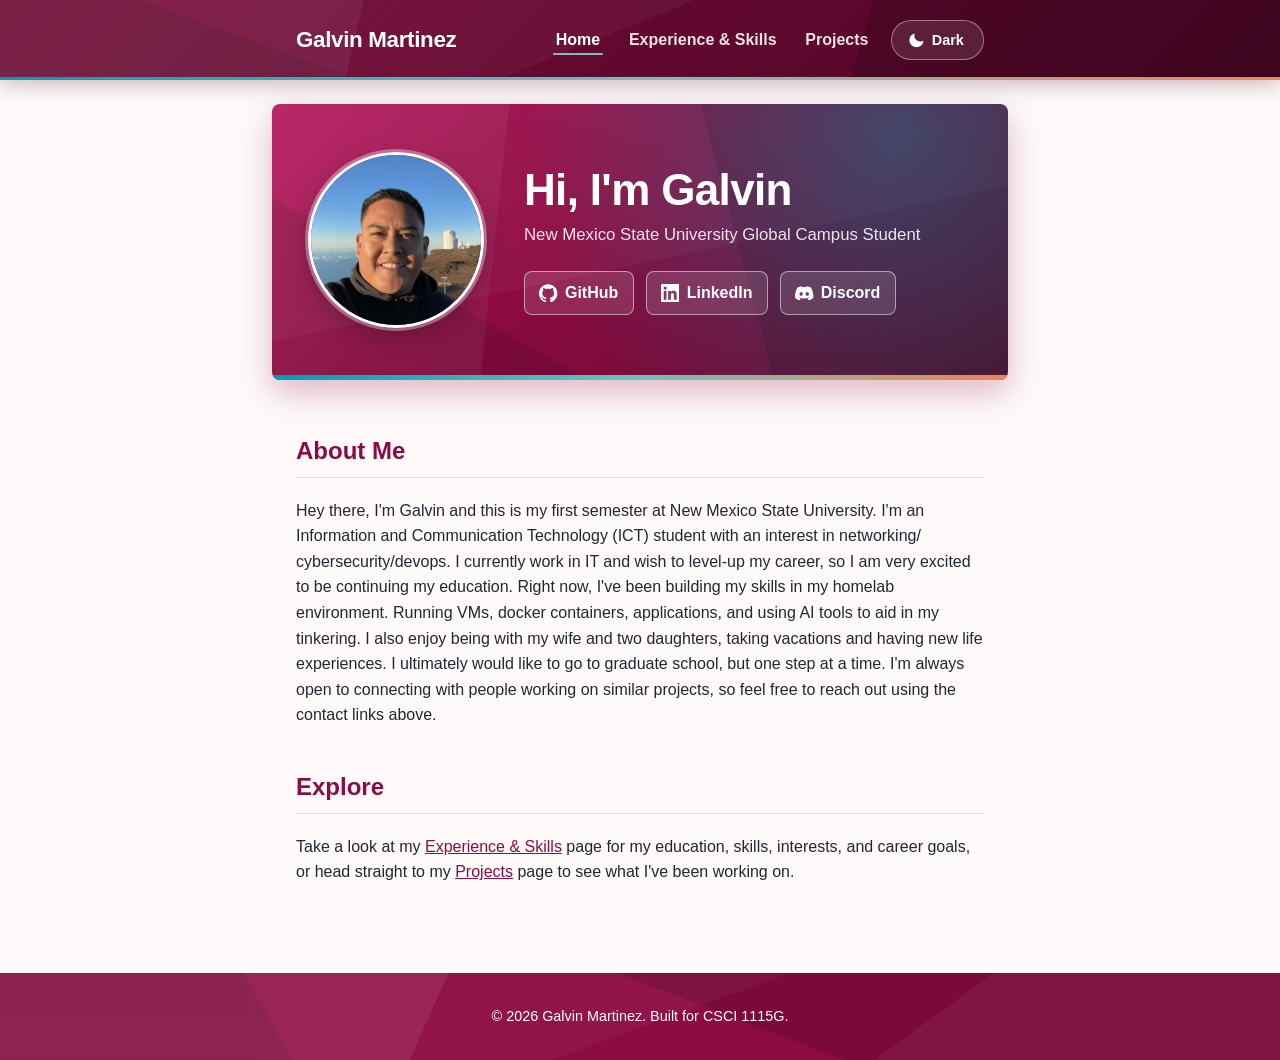
==== commit 33791823: "Replace Email contact link with GitHub profile link - Swap mailto:galmartinez@nmsu.edu for https://g" ====
--- a/public/index.html
+++ b/public/index.html
@@ -127,9 +127,9 @@
         <nav class="contact-nav" aria-label="Contact and profile links">
           <ul class="contact-list">
           <li>
-            <a href="mailto:galmartinez@nmsu.edu">
-              <svg class="icon" aria-hidden="true" viewBox="0 0 24 24"><path d="M20 4H4c-1.1 0-1.99.9-1.99 2L2 18c0 1.1.9 2 2 2h16c1.1 0 2-.9 2-2V6c0-1.1-.9-2-2-2zm0 4l-8 5-8-5V6l8 5 8-5v2z"/></svg>
-              Email
+            <a href="https://github.com/galvin-martinez" target="_blank" rel="noopener">
+              <svg class="icon" aria-hidden="true" viewBox="0 0 24 24"><path d="M12 .297c-6.63 0-12 5.373-12 12 0 5.303 3.438 9.8 8.205 11.385.6.113.82-.258.82-.577 0-.285-.01-1.04-.015-2.04-3.338.724-4.042-1.61-4.042-1.61C4.422 18.07 3.633 17.7 3.633 17.7c-1.087-.744.084-.729.084-.729 1.205.084 1.838 1.236 1.838 1.236 1.07 1.835 2.809 1.305 3.495.998.108-.776.417-1.305.76-1.605-2.665-.3-5.466-1.332-5.466-5.93 0-1.31.465-2.38 1.235-3.22-.135-.303-.54-1.523.105-3.176 0 0 1.005-.322 3.3 1.23.96-.267 1.98-.399 3-.405 1.02.006 2.04.138 3 .405 2.28-1.552 3.285-1.23 3.285-1.23.645 1.653.24 2.873.12 3.176.765.84 1.23 1.91 1.23 3.22 0 4.61-2.805 5.625-5.475 5.92.42.36.81 1.096.81 2.22 0 1.606-.015 2.896-.015 3.286 0 .315.21.69.825.57C20.565 22.092 24 17.592 24 12.297c0-6.627-5.373-12-12-12"/></svg>
+              GitHub
             </a>
           </li>
           <li>
